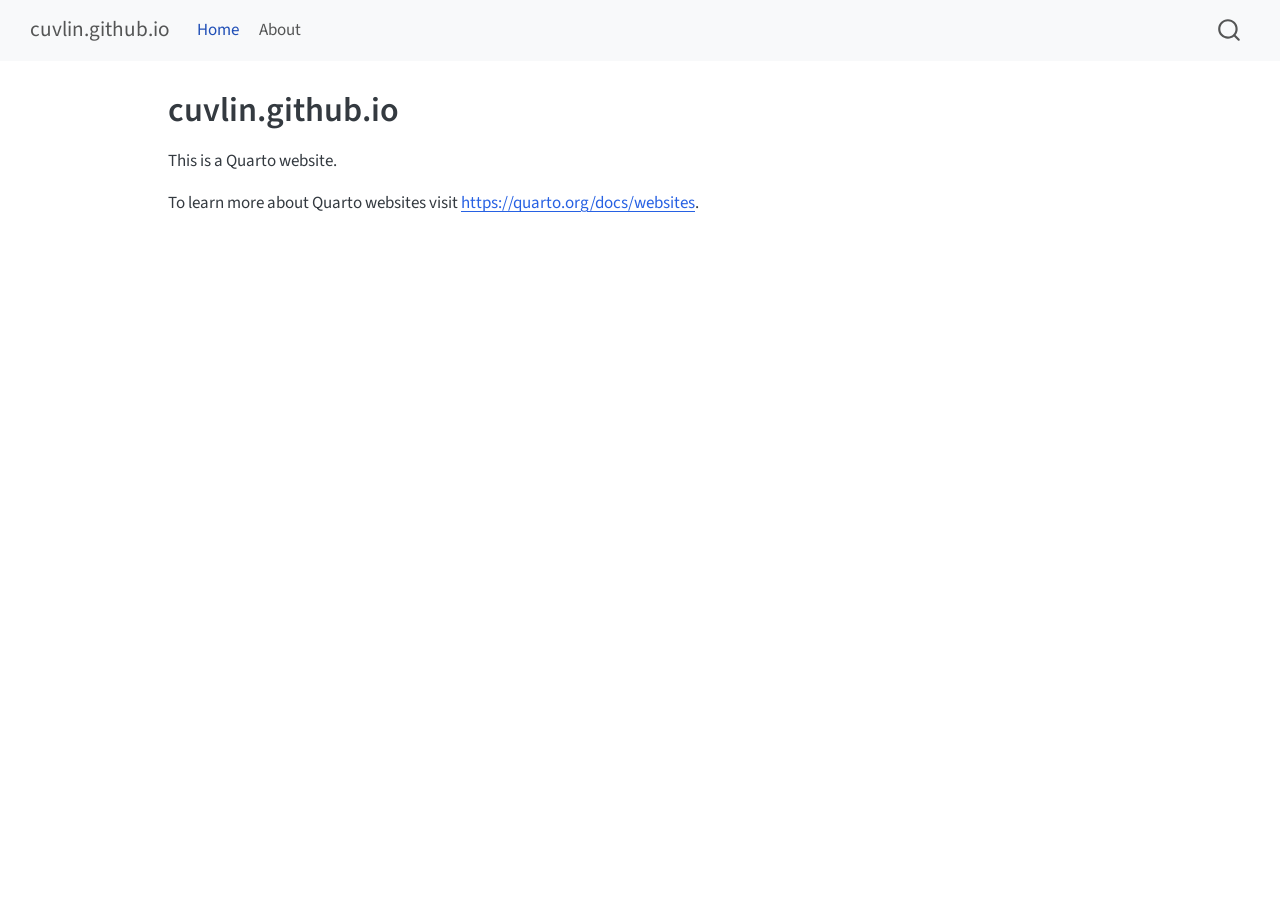
==== docs/index.html @ 7368b7f1 "commit" ====
<!DOCTYPE html>
<html xmlns="http://www.w3.org/1999/xhtml" lang="en" xml:lang="en"><head>

<meta charset="utf-8">
<meta name="generator" content="quarto-1.10.18">

<meta name="viewport" content="width=device-width, initial-scale=1.0, user-scalable=yes">


<title>cuvlin.github.io</title>
<style>
/* Default styles provided by pandoc.
** See https://pandoc.org/MANUAL.html#variables-for-html for config info.
*/
span.smallcaps{font-variant: small-caps;}
div.columns{display: flex; gap: 1.5em;}
div.column{flex: auto;}
@media screen {
div.columns{gap: min(4vw, 1.5em);}
div.column{overflow-x: auto;}
}
div.hanging-indent{margin-left: 1.5em; text-indent: -1.5em;}
ul.task-list{list-style: none;}
ul.task-list li input[type="checkbox"] {
  width: 0.8em;
  margin: 0 0.8em 0.2em -1em; /* quarto-specific, see https://github.com/quarto-dev/quarto-cli/issues/4556 */ 
  vertical-align: middle;
}
</style>


<script src="site_libs/quarto-nav/quarto-nav.js"></script>
<script src="site_libs/quarto-nav/headroom.min.js"></script>
<script src="site_libs/clipboard/clipboard.min.js"></script>
<script src="site_libs/quarto-search/autocomplete.umd.js"></script>
<script src="site_libs/quarto-search/fuse.min.js"></script>
<script src="site_libs/quarto-search/quarto-search.js"></script>
<meta name="quarto:offset" content="./">
<script src="site_libs/quarto-html/quarto.js" type="module"></script>
<script src="site_libs/quarto-html/tabsets/tabsets.js" type="module"></script>
<script src="site_libs/quarto-html/popper.min.js"></script>
<script src="site_libs/quarto-html/tippy.umd.min.js"></script>
<script src="site_libs/quarto-html/anchor.min.js"></script>
<link href="site_libs/quarto-html/tippy.css" rel="stylesheet">
<link href="site_libs/quarto-html/quarto-syntax-highlighting-64a204ab8560d761af7679ceaba22944.css" rel="stylesheet" id="quarto-text-highlighting-styles">
<script src="site_libs/bootstrap/bootstrap.min.js"></script>
<link href="site_libs/bootstrap/bootstrap-icons.css" rel="stylesheet">
<link href="site_libs/bootstrap/bootstrap-445b8638c3d06994fee0907d791121c4.min.css" rel="stylesheet" append-hash="true" id="quarto-bootstrap" data-mode="light">
<script id="quarto-search-options" type="application/json">{
  "location": "navbar",
  "copy-button": false,
  "collapse-after": 3,
  "panel-placement": "end",
  "type": "overlay",
  "limit": 50,
  "keyboard-shortcut": [
    "f",
    "/",
    "s"
  ],
  "show-item-context": false,
  "language": {
    "search-no-results-text": "No results",
    "search-matching-documents-text": "matching documents",
    "search-copy-link-title": "Copy link to search",
    "search-hide-matches-text": "Hide additional matches",
    "search-more-match-text": "more match in this document",
    "search-more-matches-text": "more matches in this document",
    "search-clear-button-title": "Clear",
    "search-text-placeholder": "",
    "search-detached-cancel-button-title": "Cancel",
    "search-submit-button-title": "Submit",
    "search-label": "Search"
  }
}</script>


<link rel="stylesheet" href="styles.css">
</head>

<body class="nav-fixed quarto-light">

<div id="quarto-search-results"></div>
  <header id="quarto-header" class="headroom fixed-top">
    <nav class="navbar navbar-expand-lg " data-bs-theme="dark">
      <div class="navbar-container container-fluid">
      <div class="navbar-brand-container mx-auto">
    <a class="navbar-brand" href="./index.html">
    <span class="navbar-title">cuvlin.github.io</span>
    </a>
  </div>
            <div id="quarto-search" class="" title="Search"></div>
          <button class="navbar-toggler" type="button" data-bs-toggle="collapse" data-bs-target="#navbarCollapse" aria-controls="navbarCollapse" role="menu" aria-expanded="false" aria-label="Toggle navigation" onclick="if (window.quartoToggleHeadroom) { window.quartoToggleHeadroom(); }">
  <span class="navbar-toggler-icon"></span>
</button>
          <div class="collapse navbar-collapse" id="navbarCollapse">
            <ul class="navbar-nav navbar-nav-scroll me-auto">
  <li class="nav-item">
    <a class="nav-link active" href="./index.html" aria-current="page"> 
<span class="menu-text">Home</span></a>
  </li>  
  <li class="nav-item">
    <a class="nav-link" href="./about.html"> 
<span class="menu-text">About</span></a>
  </li>  
</ul>
          </div> <!-- /navcollapse -->
            <div class="quarto-navbar-tools">
</div>
      </div> <!-- /container-fluid -->
    </nav>
</header>
<!-- content -->
<div id="quarto-content" class="quarto-container page-columns page-rows-contents page-layout-article page-navbar">
<!-- sidebar -->
<!-- margin-sidebar -->
    <div id="quarto-margin-sidebar" class="sidebar margin-sidebar zindex-bottom">
        
    </div>
<!-- main -->
<main class="content" id="quarto-document-content">

<header id="title-block-header" class="quarto-title-block default">
<div class="quarto-title">
<h1 class="title">cuvlin.github.io</h1>
</div>



<div class="quarto-title-meta">

    
  
    
  </div>
  


</header>


<p>This is a Quarto website.</p>
<p>To learn more about Quarto websites visit <a href="https://quarto.org/docs/websites" class="uri">https://quarto.org/docs/websites</a>.</p>



</main> <!-- /main -->
<script id="quarto-html-after-body" type="application/javascript">
  window.document.addEventListener("DOMContentLoaded", function (event) {
    const icon = "";
    const anchorJS = new window.AnchorJS();
    anchorJS.options = {
      placement: 'right',
      icon: icon
    };
    anchorJS.add('.anchored');
    const isCodeAnnotation = (el) => {
      for (const clz of el.classList) {
        if (clz.startsWith('code-annotation-')) {                     
          return true;
        }
      }
      return false;
    }
    const onCopySuccess = function(e) {
      // button target
      const button = e.trigger;
      // don't keep focus
      button.blur();
      // flash "checked"
      button.classList.add('code-copy-button-checked');
      var currentTitle = button.getAttribute("title");
      button.setAttribute("title", "Copied!");
      let tooltip;
      if (window.bootstrap) {
        button.setAttribute("data-bs-toggle", "tooltip");
        button.setAttribute("data-bs-placement", "left");
        button.setAttribute("data-bs-title", "Copied!");
        tooltip = new bootstrap.Tooltip(button, 
          { trigger: "manual", 
            customClass: "code-copy-button-tooltip",
            offset: [0, -8]});
        tooltip.show();    
      }
      setTimeout(function() {
        if (tooltip) {
          tooltip.hide();
          button.removeAttribute("data-bs-title");
          button.removeAttribute("data-bs-toggle");
          button.removeAttribute("data-bs-placement");
        }
        button.setAttribute("title", currentTitle);
        button.classList.remove('code-copy-button-checked');
      }, 1000);
      // clear code selection
      e.clearSelection();
    }
    const getTextToCopy = function(trigger) {
      const outerScaffold = trigger.parentElement.cloneNode(true);
      const codeEl = outerScaffold.querySelector('code');
      for (const childEl of codeEl.children) {
        if (isCodeAnnotation(childEl)) {
          childEl.remove();
        }
      }
      return codeEl.innerText;
    }
    const clipboard = new window.ClipboardJS('.code-copy-button:not([data-in-quarto-modal])', {
      text: getTextToCopy
    });
    clipboard.on('success', onCopySuccess);
    if (window.document.getElementById('quarto-embedded-source-code-modal')) {
      const clipboardModal = new window.ClipboardJS('.code-copy-button[data-in-quarto-modal]', {
        text: getTextToCopy,
        container: window.document.getElementById('quarto-embedded-source-code-modal')
      });
      clipboardModal.on('success', onCopySuccess);
    }
      var localhostRegex = new RegExp(/^(?:http|https):\/\/localhost\:?[0-9]*\//);
      var mailtoRegex = new RegExp(/^mailto:/);
        var filterRegex = new RegExp('/' + window.location.host + '/');
      var isInternal = (href) => {
          return filterRegex.test(href) || localhostRegex.test(href) || mailtoRegex.test(href);
      }
      // Inspect non-navigation links and adorn them if external
     var links = window.document.querySelectorAll('a[href]:not(.nav-link):not(.navbar-brand):not(.toc-action):not(.sidebar-link):not(.sidebar-item-toggle):not(.pagination-link):not(.no-external):not([aria-hidden]):not(.dropdown-item):not(.quarto-navigation-tool):not(.about-link)');
      for (var i=0; i<links.length; i++) {
        const link = links[i];
        if (!isInternal(link.href)) {
          // undo the damage that might have been done by quarto-nav.js in the case of
          // links that we want to consider external
          if (link.dataset.originalHref !== undefined) {
            link.href = link.dataset.originalHref;
          }
        }
      }
    function tippyHover(el, contentFn, onTriggerFn, onUntriggerFn) {
      const config = {
        allowHTML: true,
        maxWidth: 500,
        delay: 100,
        arrow: false,
        appendTo: function(el) {
            return el.parentElement;
        },
        interactive: true,
        interactiveBorder: 10,
        theme: 'quarto',
        placement: 'bottom-start',
      };
      if (contentFn) {
        config.content = contentFn;
      }
      if (onTriggerFn) {
        config.onTrigger = onTriggerFn;
      }
      if (onUntriggerFn) {
        config.onUntrigger = onUntriggerFn;
      }
      window.tippy(el, config); 
    }
    const noterefs = window.document.querySelectorAll('a[role="doc-noteref"]');
    for (var i=0; i<noterefs.length; i++) {
      const ref = noterefs[i];
      tippyHover(ref, function() {
        // use id or data attribute instead here
        let href = ref.getAttribute('data-footnote-href') || ref.getAttribute('href');
        try { href = new URL(href).hash; } catch {}
        const id = href.replace(/^#\/?/, "");
        const note = window.document.getElementById(id);
        if (note) {
          return note.innerHTML;
        } else {
          return "";
        }
      });
    }
    const xrefs = window.document.querySelectorAll('a.quarto-xref');
    const processXRef = (id, note) => {
      // Strip column container classes
      const stripColumnClz = (el) => {
        el.classList.remove("page-full", "page-columns");
        if (el.children) {
          for (const child of el.children) {
            stripColumnClz(child);
          }
        }
      }
      stripColumnClz(note)
      if (id === null || id.startsWith('sec-')) {
        // Special case sections, only their first couple elements
        const container = document.createElement("div");
        if (note.children && note.children.length > 2) {
          container.appendChild(note.children[0].cloneNode(true));
          for (let i = 1; i < note.children.length; i++) {
            const child = note.children[i];
            if (child.tagName === "P" && child.innerText === "") {
              continue;
            } else {
              container.appendChild(child.cloneNode(true));
              break;
            }
          }
          if (window.Quarto?.typesetMath) {
            window.Quarto.typesetMath(container);
          }
          return container.innerHTML
        } else {
          if (window.Quarto?.typesetMath) {
            window.Quarto.typesetMath(note);
          }
          return note.innerHTML;
        }
      } else {
        // Remove any anchor links if they are present
        const anchorLink = note.querySelector('a.anchorjs-link');
        if (anchorLink) {
          anchorLink.remove();
        }
        if (window.Quarto?.typesetMath) {
          window.Quarto.typesetMath(note);
        }
        if (note.classList.contains("callout")) {
          return note.outerHTML;
        } else {
          return note.innerHTML;
        }
      }
    }
    for (var i=0; i<xrefs.length; i++) {
      const xref = xrefs[i];
      tippyHover(xref, undefined, function(instance) {
        instance.disable();
        let url = xref.getAttribute('href');
        let hash = undefined; 
        if (url.startsWith('#')) {
          hash = url;
        } else {
          try { hash = new URL(url).hash; } catch {}
        }
        if (hash) {
          const id = hash.replace(/^#\/?/, "");
          const note = window.document.getElementById(id);
          if (note !== null) {
            try {
              const html = processXRef(id, note.cloneNode(true));
              instance.setContent(html);
            } finally {
              instance.enable();
              instance.show();
            }
          } else {
            // See if we can fetch this
            fetch(url.split('#')[0])
            .then(res => res.text())
            .then(html => {
              const parser = new DOMParser();
              const htmlDoc = parser.parseFromString(html, "text/html");
              const note = htmlDoc.getElementById(id);
              if (note !== null) {
                const html = processXRef(id, note);
                instance.setContent(html);
              } 
            }).finally(() => {
              instance.enable();
              instance.show();
            });
          }
        } else {
          // See if we can fetch a full url (with no hash to target)
          // This is a special case and we should probably do some content thinning / targeting
          fetch(url)
          .then(res => res.text())
          .then(html => {
            const parser = new DOMParser();
            const htmlDoc = parser.parseFromString(html, "text/html");
            const note = htmlDoc.querySelector('main.content');
            if (note !== null) {
              // This should only happen for chapter cross references
              // (since there is no id in the URL)
              // remove the first header
              if (note.children.length > 0 && note.children[0].tagName === "HEADER") {
                note.children[0].remove();
              }
              const html = processXRef(null, note);
              instance.setContent(html);
            } 
          }).finally(() => {
            instance.enable();
            instance.show();
          });
        }
      }, function(instance) {
      });
    }
        let selectedAnnoteEl;
        const selectorForAnnotation = ( cell, annotation) => {
          let cellAttr = 'data-code-cell="' + cell + '"';
          let lineAttr = 'data-code-annotation="' +  annotation + '"';
          const selector = 'span[' + cellAttr + '][' + lineAttr + ']';
          return selector;
        }
        const selectCodeLines = (annoteEl) => {
          const doc = window.document;
          const targetCell = annoteEl.getAttribute("data-target-cell");
          const targetAnnotation = annoteEl.getAttribute("data-target-annotation");
          const annoteSpan = window.document.querySelector(selectorForAnnotation(targetCell, targetAnnotation));
          const lines = annoteSpan.getAttribute("data-code-lines").split(",");
          const lineIds = lines.map((line) => {
            return targetCell + "-" + line;
          })
          let top = null;
          let height = null;
          let parent = null;
          if (lineIds.length > 0) {
              //compute the position of the single el (top and bottom and make a div)
              const el = window.document.getElementById(lineIds[0]);
              top = el.offsetTop;
              height = el.offsetHeight;
              parent = el.parentElement.parentElement;
            if (lineIds.length > 1) {
              const lastEl = window.document.getElementById(lineIds[lineIds.length - 1]);
              const bottom = lastEl.offsetTop + lastEl.offsetHeight;
              height = bottom - top;
            }
            if (top !== null && height !== null && parent !== null) {
              // cook up a div (if necessary) and position it 
              let div = window.document.getElementById("code-annotation-line-highlight");
              if (div === null) {
                div = window.document.createElement("div");
                div.setAttribute("id", "code-annotation-line-highlight");
                div.style.position = 'absolute';
                parent.appendChild(div);
              }
              div.style.top = top - 2 + "px";
              div.style.height = height + 4 + "px";
              div.style.left = 0;
              let gutterDiv = window.document.getElementById("code-annotation-line-highlight-gutter");
              if (gutterDiv === null) {
                gutterDiv = window.document.createElement("div");
                gutterDiv.setAttribute("id", "code-annotation-line-highlight-gutter");
                gutterDiv.style.position = 'absolute';
                const codeCell = window.document.getElementById(targetCell);
                const gutter = codeCell.querySelector('.code-annotation-gutter');
                gutter.appendChild(gutterDiv);
              }
              gutterDiv.style.top = top - 2 + "px";
              gutterDiv.style.height = height + 4 + "px";
            }
            selectedAnnoteEl = annoteEl;
          }
        };
        const unselectCodeLines = () => {
          const elementsIds = ["code-annotation-line-highlight", "code-annotation-line-highlight-gutter"];
          elementsIds.forEach((elId) => {
            const div = window.document.getElementById(elId);
            if (div) {
              div.remove();
            }
          });
          selectedAnnoteEl = undefined;
        };
          // Handle positioning of the toggle
      window.addEventListener(
        "resize",
        throttle(() => {
          elRect = undefined;
          if (selectedAnnoteEl) {
            selectCodeLines(selectedAnnoteEl);
          }
        }, 10)
      );
      function throttle(fn, ms) {
      let throttle = false;
      let timer;
        return (...args) => {
          if(!throttle) { // first call gets through
              fn.apply(this, args);
              throttle = true;
          } else { // all the others get throttled
              if(timer) clearTimeout(timer); // cancel #2
              timer = setTimeout(() => {
                fn.apply(this, args);
                timer = throttle = false;
              }, ms);
          }
        };
      }
        // Attach click handler to the DT
        const annoteDls = window.document.querySelectorAll('dt[data-target-cell]');
        for (const annoteDlNode of annoteDls) {
          annoteDlNode.addEventListener('click', (event) => {
            const clickedEl = event.target;
            if (clickedEl !== selectedAnnoteEl) {
              unselectCodeLines();
              const activeEl = window.document.querySelector('dt[data-target-cell].code-annotation-active');
              if (activeEl) {
                activeEl.classList.remove('code-annotation-active');
              }
              selectCodeLines(clickedEl);
              clickedEl.classList.add('code-annotation-active');
            } else {
              // Unselect the line
              unselectCodeLines();
              clickedEl.classList.remove('code-annotation-active');
            }
          });
        }
    const findCites = (el) => {
      const parentEl = el.parentElement;
      if (parentEl) {
        const cites = parentEl.dataset.cites;
        if (cites) {
          return {
            el,
            cites: cites.split(' ')
          };
        } else {
          return findCites(el.parentElement)
        }
      } else {
        return undefined;
      }
    };
    var bibliorefs = window.document.querySelectorAll('a[role="doc-biblioref"]');
    for (var i=0; i<bibliorefs.length; i++) {
      const ref = bibliorefs[i];
      const citeInfo = findCites(ref);
      if (citeInfo) {
        tippyHover(citeInfo.el, function() {
          var popup = window.document.createElement('div');
          citeInfo.cites.forEach(function(cite) {
            var citeDiv = window.document.createElement('div');
            citeDiv.classList.add('hanging-indent');
            citeDiv.classList.add('csl-entry');
            var biblioDiv = window.document.getElementById('ref-' + cite);
            if (biblioDiv) {
              citeDiv.innerHTML = biblioDiv.innerHTML;
            }
            popup.appendChild(citeDiv);
          });
          return popup.innerHTML;
        });
      }
    }
  });
  </script>
</div> <!-- /content -->




</body></html>
---- docs/site_libs/quarto-html/tippy.css ----
.tippy-box[data-animation=fade][data-state=hidden]{opacity:0}[data-tippy-root]{max-width:calc(100vw - 10px)}.tippy-box{position:relative;background-color:#333;color:#fff;border-radius:4px;font-size:14px;line-height:1.4;white-space:normal;outline:0;transition-property:transform,visibility,opacity}.tippy-box[data-placement^=top]>.tippy-arrow{bottom:0}.tippy-box[data-placement^=top]>.tippy-arrow:before{bottom:-7px;left:0;border-width:8px 8px 0;border-top-color:initial;transform-origin:center top}.tippy-box[data-placement^=bottom]>.tippy-arrow{top:0}.tippy-box[data-placement^=bottom]>.tippy-arrow:before{top:-7px;left:0;border-width:0 8px 8px;border-bottom-color:initial;transform-origin:center bottom}.tippy-box[data-placement^=left]>.tippy-arrow{right:0}.tippy-box[data-placement^=left]>.tippy-arrow:before{border-width:8px 0 8px 8px;border-left-color:initial;right:-7px;transform-origin:center left}.tippy-box[data-placement^=right]>.tippy-arrow{left:0}.tippy-box[data-placement^=right]>.tippy-arrow:before{left:-7px;border-width:8px 8px 8px 0;border-right-color:initial;transform-origin:center right}.tippy-box[data-inertia][data-state=visible]{transition-timing-function:cubic-bezier(.54,1.5,.38,1.11)}.tippy-arrow{width:16px;height:16px;color:#333}.tippy-arrow:before{content:"";position:absolute;border-color:transparent;border-style:solid}.tippy-content{position:relative;padding:5px 9px;z-index:1}
---- docs/site_libs/quarto-html/quarto-syntax-highlighting-64a204ab8560d761af7679ceaba22944.css ----
/* quarto syntax highlight colors */
:root {
  --quarto-hl-ot-color: #003B4F;
  --quarto-hl-at-color: #657422;
  --quarto-hl-ss-color: #20794D;
  --quarto-hl-an-color: #5E5E5E;
  --quarto-hl-fu-color: #4758AB;
  --quarto-hl-st-color: #20794D;
  --quarto-hl-cf-color: #003B4F;
  --quarto-hl-op-color: #5E5E5E;
  --quarto-hl-er-color: #AD0000;
  --quarto-hl-bn-color: #AD0000;
  --quarto-hl-al-color: #AD0000;
  --quarto-hl-va-color: #111111;
  --quarto-hl-bu-color: inherit;
  --quarto-hl-ex-color: inherit;
  --quarto-hl-pp-color: #AD0000;
  --quarto-hl-in-color: #5E5E5E;
  --quarto-hl-vs-color: #20794D;
  --quarto-hl-wa-color: #5E5E5E;
  --quarto-hl-do-color: #5E5E5E;
  --quarto-hl-im-color: #00769E;
  --quarto-hl-ch-color: #20794D;
  --quarto-hl-dt-color: #AD0000;
  --quarto-hl-fl-color: #AD0000;
  --quarto-hl-co-color: #5E5E5E;
  --quarto-hl-cv-color: #5E5E5E;
  --quarto-hl-cn-color: #8f5902;
  --quarto-hl-sc-color: #5E5E5E;
  --quarto-hl-dv-color: #AD0000;
  --quarto-hl-kw-color: #003B4F;
}

/* other quarto variables */
:root {
  --quarto-font-monospace: SFMono-Regular, Menlo, Monaco, Consolas, "Liberation Mono", "Courier New", monospace;
}

/* syntax highlight based on Pandoc's rules */
pre > code.sourceCode > span {
  color: #003B4F;
}

code.sourceCode > span {
  color: #003B4F;
}

div.sourceCode,
div.sourceCode pre.sourceCode {
  color: #003B4F;
}

/* Normal */
code span {
  color: #003B4F;
}

/* Alert */
code span.al {
  color: #AD0000;
  font-style: inherit;
}

/* Annotation */
code span.an {
  color: #5E5E5E;
  font-style: inherit;
}

/* Attribute */
code span.at {
  color: #657422;
  font-style: inherit;
}

/* BaseN */
code span.bn {
  color: #AD0000;
  font-style: inherit;
}

/* BuiltIn */
code span.bu {
  font-style: inherit;
}

/* ControlFlow */
code span.cf {
  color: #003B4F;
  font-weight: bold;
  font-style: inherit;
}

/* Char */
code span.ch {
  color: #20794D;
  font-style: inherit;
}

/* Constant */
code span.cn {
  color: #8f5902;
  font-style: inherit;
}

/* Comment */
code span.co {
  color: #5E5E5E;
  font-style: inherit;
}

/* CommentVar */
code span.cv {
  color: #5E5E5E;
  font-style: italic;
}

/* Documentation */
code span.do {
  color: #5E5E5E;
  font-style: italic;
}

/* DataType */
code span.dt {
  color: #AD0000;
  font-style: inherit;
}

/* DecVal */
code span.dv {
  color: #AD0000;
  font-style: inherit;
}

/* Error */
code span.er {
  color: #AD0000;
  font-style: inherit;
}

/* Extension */
code span.ex {
  font-style: inherit;
}

/* Float */
code span.fl {
  color: #AD0000;
  font-style: inherit;
}

/* Function */
code span.fu {
  color: #4758AB;
  font-style: inherit;
}

/* Import */
code span.im {
  color: #00769E;
  font-style: inherit;
}

/* Information */
code span.in {
  color: #5E5E5E;
  font-style: inherit;
}

/* Keyword */
code span.kw {
  color: #003B4F;
  font-weight: bold;
  font-style: inherit;
}

/* Operator */
code span.op {
  color: #5E5E5E;
  font-style: inherit;
}

/* Other */
code span.ot {
  color: #003B4F;
  font-style: inherit;
}

/* Preprocessor */
code span.pp {
  color: #AD0000;
  font-style: inherit;
}

/* SpecialChar */
code span.sc {
  color: #5E5E5E;
  font-style: inherit;
}

/* SpecialString */
code span.ss {
  color: #20794D;
  font-style: inherit;
}

/* String */
code span.st {
  color: #20794D;
  font-style: inherit;
}

/* Variable */
code span.va {
  color: #111111;
  font-style: inherit;
}

/* VerbatimString */
code span.vs {
  color: #20794D;
  font-style: inherit;
}

/* Warning */
code span.wa {
  color: #5E5E5E;
  font-style: italic;
}

.prevent-inlining {
  content: "</";
}

/*# sourceMappingURL=9d8d5bb603a83b8298b89080a598c93b.css.map */
---- docs/styles.css ----
/* css styles */
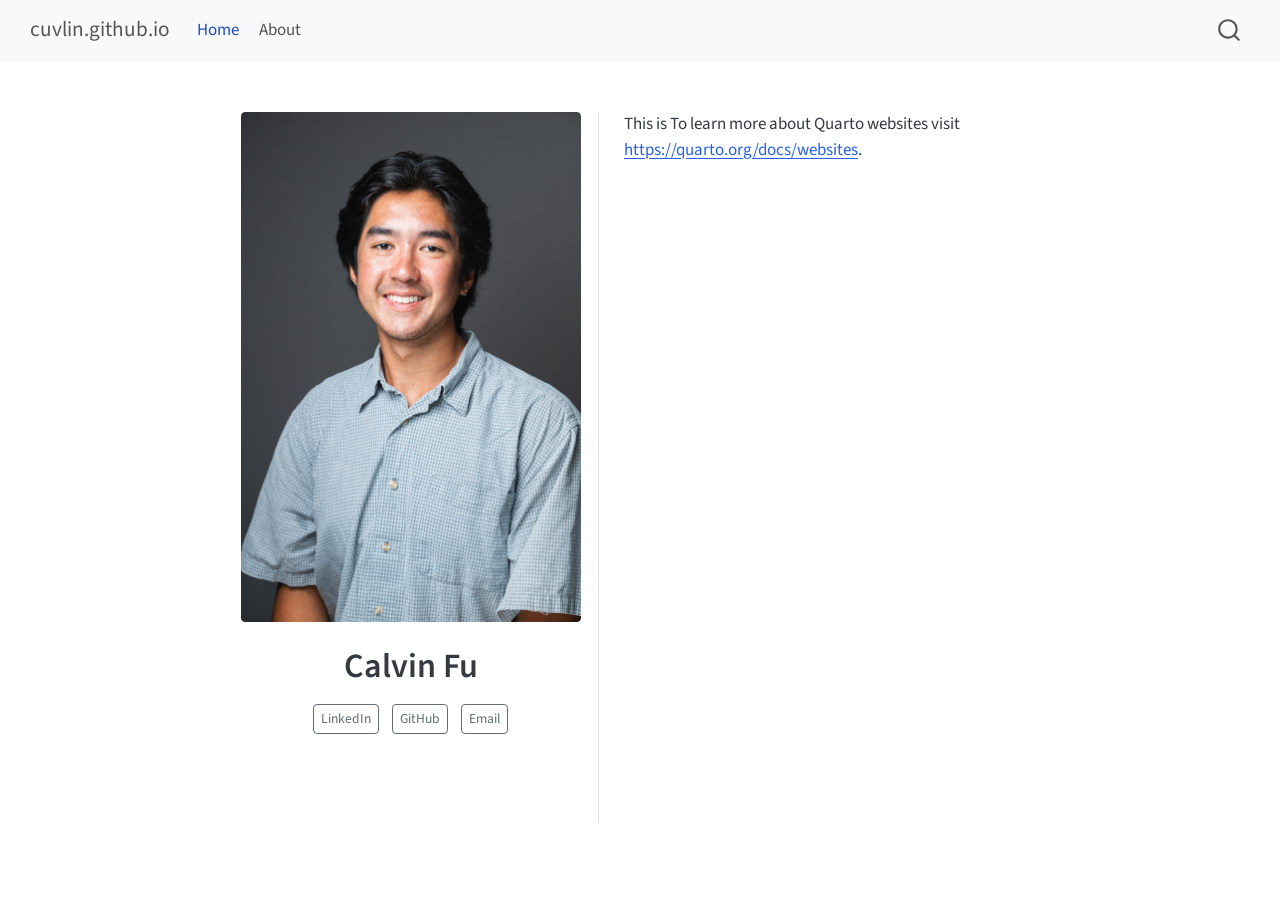
==== commit 5b50d054: "re render website" ====
--- a/docs/index.html
+++ b/docs/index.html
@@ -7,7 +7,7 @@
 <meta name="viewport" content="width=device-width, initial-scale=1.0, user-scalable=yes">
 
 
-<title>cuvlin.github.io</title>
+<title>Calvin Fu – cuvlin.github.io</title>
 <style>
 /* Default styles provided by pandoc.
 ** See https://pandoc.org/MANUAL.html#variables-for-html for config info.
@@ -40,7 +40,6 @@
 <script src="site_libs/quarto-html/tabsets/tabsets.js" type="module"></script>
 <script src="site_libs/quarto-html/popper.min.js"></script>
 <script src="site_libs/quarto-html/tippy.umd.min.js"></script>
-<script src="site_libs/quarto-html/anchor.min.js"></script>
 <link href="site_libs/quarto-html/tippy.css" rel="stylesheet">
 <link href="site_libs/quarto-html/quarto-syntax-highlighting-64a204ab8560d761af7679ceaba22944.css" rel="stylesheet" id="quarto-text-highlighting-styles">
 <script src="site_libs/bootstrap/bootstrap.min.js"></script>
@@ -78,7 +77,7 @@
 <link rel="stylesheet" href="styles.css">
 </head>
 
-<body class="nav-fixed quarto-light">
+<body class="nav-fixed fullcontent quarto-light">
 
 <div id="quarto-search-results"></div>
   <header id="quarto-header" class="headroom fixed-top">
@@ -114,46 +113,40 @@
 <div id="quarto-content" class="quarto-container page-columns page-rows-contents page-layout-article page-navbar">
 <!-- sidebar -->
 <!-- margin-sidebar -->
-    <div id="quarto-margin-sidebar" class="sidebar margin-sidebar zindex-bottom">
-        
-    </div>
+    
 <!-- main -->
-<main class="content" id="quarto-document-content">
-
+<div class="quarto-about-trestles">
+  <div class="about-entity">
+    <img src="images/headshot.PNG" class="about-image
+  rounded " style="width: 20em;">
 <header id="title-block-header" class="quarto-title-block default">
 <div class="quarto-title">
-<h1 class="title">cuvlin.github.io</h1>
+<h1 class="title">Calvin Fu</h1>
 </div>
-
-
-
 <div class="quarto-title-meta">
-
-    
-  
-    
   </div>
-  
-
-
 </header>
-
-
-<p>This is a Quarto website.</p>
-<p>To learn more about Quarto websites visit <a href="https://quarto.org/docs/websites" class="uri">https://quarto.org/docs/websites</a>.</p>
-
-
-
-</main> <!-- /main -->
+    <div class="about-links">
+  <a href="https://www.linkedin.com/in/calvinjfu/" class="about-link" rel="" target="_blank">
+     <span class="about-link-text">LinkedIn</span>
+  </a>
+  <a href="https://github.com/cuvlin" class="about-link" rel="" target="_blank">
+     <span class="about-link-text">GitHub</span>
+  </a>
+  <a href="mailto:calvinfu@ucsb.edu" class="about-link" rel="" target="">
+     <span class="about-link-text">Email</span>
+  </a>
+</div>
+  </div>
+  <div class="about-contents"><main class="content" id="quarto-document-content">
+<p>This is To learn more about Quarto websites visit <a href="https://quarto.org/docs/websites" class="uri">https://quarto.org/docs/websites</a>.</p>
+
+
+</main></div>
+</div>
+ <!-- /main -->
 <script id="quarto-html-after-body" type="application/javascript">
   window.document.addEventListener("DOMContentLoaded", function (event) {
-    const icon = "";
-    const anchorJS = new window.AnchorJS();
-    anchorJS.options = {
-      placement: 'right',
-      icon: icon
-    };
-    anchorJS.add('.anchored');
     const isCodeAnnotation = (el) => {
       for (const clz of el.classList) {
         if (clz.startsWith('code-annotation-')) {                     
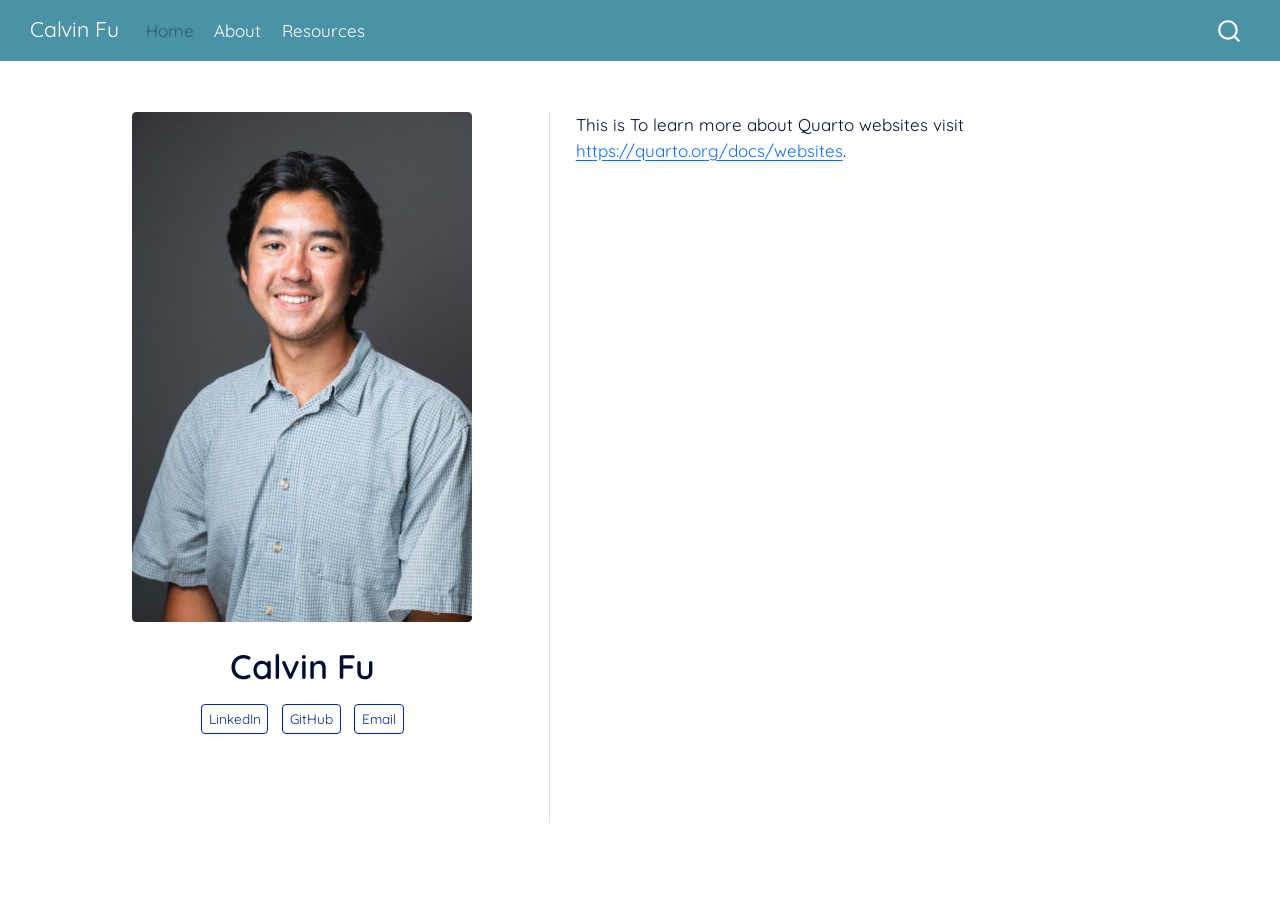
==== commit f9a9e8b1: "Website color updates" ====
--- a/docs/index.html
+++ b/docs/index.html
@@ -7,7 +7,7 @@
 <meta name="viewport" content="width=device-width, initial-scale=1.0, user-scalable=yes">
 
 
-<title>Calvin Fu – cuvlin.github.io</title>
+<title>Calvin Fu</title>
 <style>
 /* Default styles provided by pandoc.
 ** See https://pandoc.org/MANUAL.html#variables-for-html for config info.
@@ -44,7 +44,7 @@
 <link href="site_libs/quarto-html/quarto-syntax-highlighting-64a204ab8560d761af7679ceaba22944.css" rel="stylesheet" id="quarto-text-highlighting-styles">
 <script src="site_libs/bootstrap/bootstrap.min.js"></script>
 <link href="site_libs/bootstrap/bootstrap-icons.css" rel="stylesheet">
-<link href="site_libs/bootstrap/bootstrap-445b8638c3d06994fee0907d791121c4.min.css" rel="stylesheet" append-hash="true" id="quarto-bootstrap" data-mode="light">
+<link href="site_libs/bootstrap/bootstrap-9c944f6aabf918e348311c40b86e4343.min.css" rel="stylesheet" append-hash="true" id="quarto-bootstrap" data-mode="light">
 <script id="quarto-search-options" type="application/json">{
   "location": "navbar",
   "copy-button": false,
@@ -74,10 +74,9 @@
 }</script>
 
 
-<link rel="stylesheet" href="styles.css">
 </head>
 
-<body class="nav-fixed fullcontent quarto-light">
+<body class="nav-fixed quarto-light">
 
 <div id="quarto-search-results"></div>
   <header id="quarto-header" class="headroom fixed-top">
@@ -85,7 +84,7 @@
       <div class="navbar-container container-fluid">
       <div class="navbar-brand-container mx-auto">
     <a class="navbar-brand" href="./index.html">
-    <span class="navbar-title">cuvlin.github.io</span>
+    <span class="navbar-title">Calvin Fu</span>
     </a>
   </div>
             <div id="quarto-search" class="" title="Search"></div>
@@ -102,6 +101,10 @@
     <a class="nav-link" href="./about.html"> 
 <span class="menu-text">About</span></a>
   </li>  
+  <li class="nav-item">
+    <a class="nav-link" href="./resource.html"> 
+<span class="menu-text">Resources</span></a>
+  </li>  
 </ul>
           </div> <!-- /navcollapse -->
             <div class="quarto-navbar-tools">
@@ -110,12 +113,12 @@
     </nav>
 </header>
 <!-- content -->
-<div id="quarto-content" class="quarto-container page-columns page-rows-contents page-layout-article page-navbar">
+<div id="quarto-content" class="quarto-container page-columns page-rows-contents page-layout-full page-navbar">
 <!-- sidebar -->
 <!-- margin-sidebar -->
     
 <!-- main -->
-<div class="quarto-about-trestles">
+<div class="quarto-about-trestles column-page">
   <div class="about-entity">
     <img src="images/headshot.PNG" class="about-image
   rounded " style="width: 20em;">
@@ -123,7 +126,7 @@
 <div class="quarto-title">
 <h1 class="title">Calvin Fu</h1>
 </div>
-<div class="quarto-title-meta">
+<div class="quarto-title-meta column-page">
   </div>
 </header>
     <div class="about-links">
@@ -138,7 +141,7 @@
   </a>
 </div>
   </div>
-  <div class="about-contents"><main class="content" id="quarto-document-content">
+  <div class="about-contents"><main class="content column-page" id="quarto-document-content">
 <p>This is To learn more about Quarto websites visit <a href="https://quarto.org/docs/websites" class="uri">https://quarto.org/docs/websites</a>.</p>
 
 
